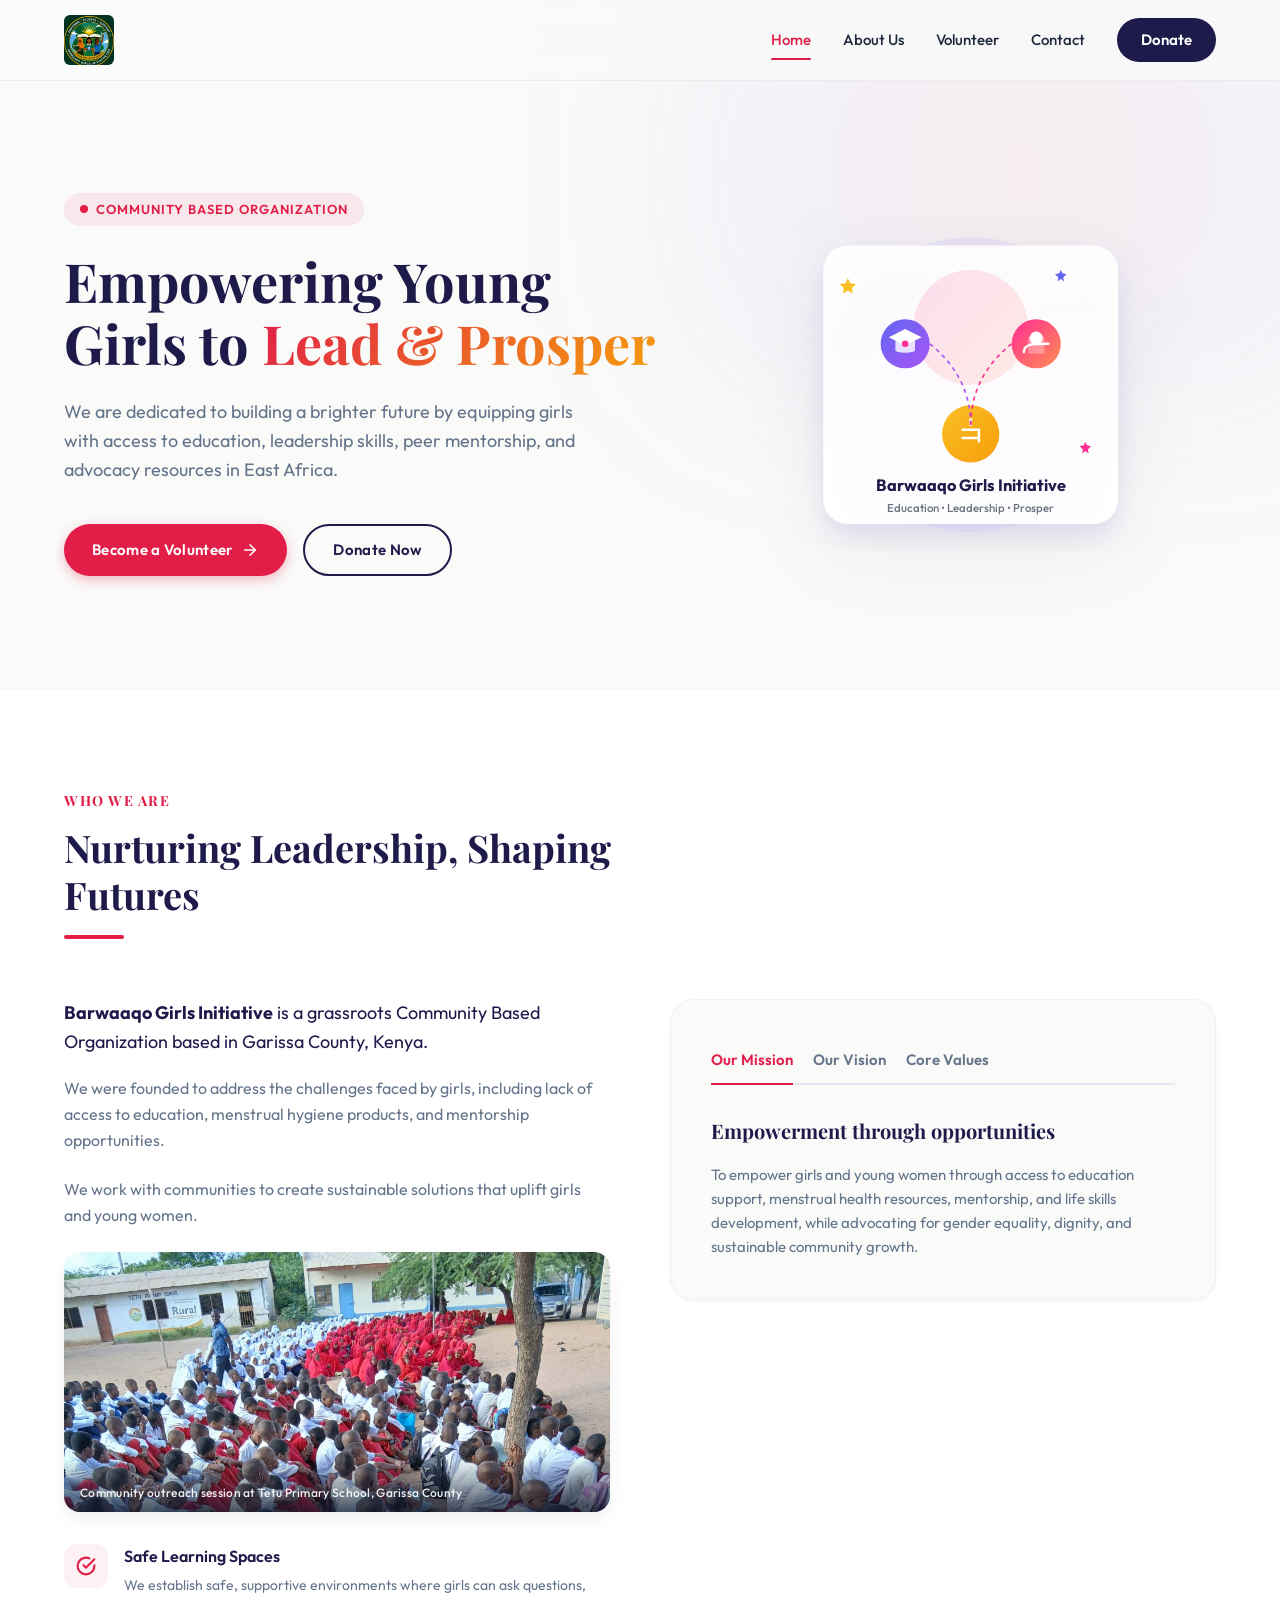
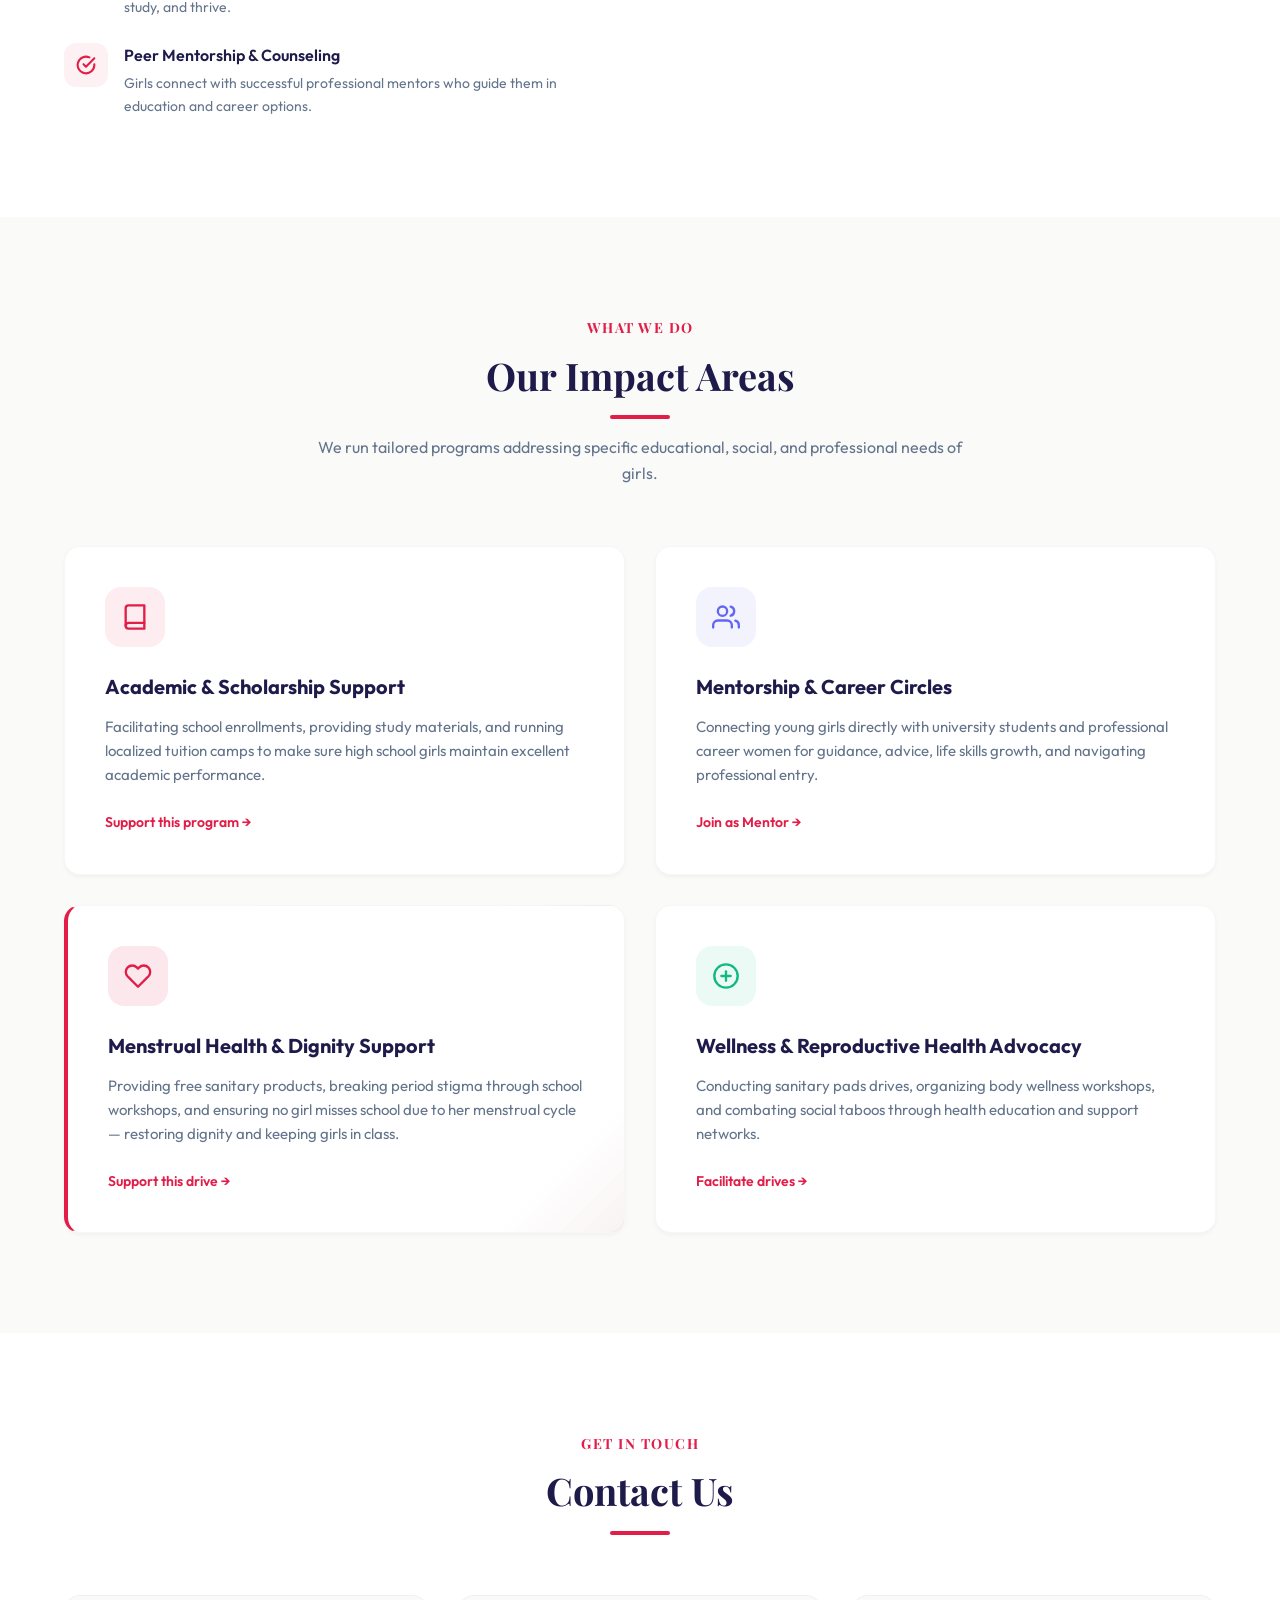
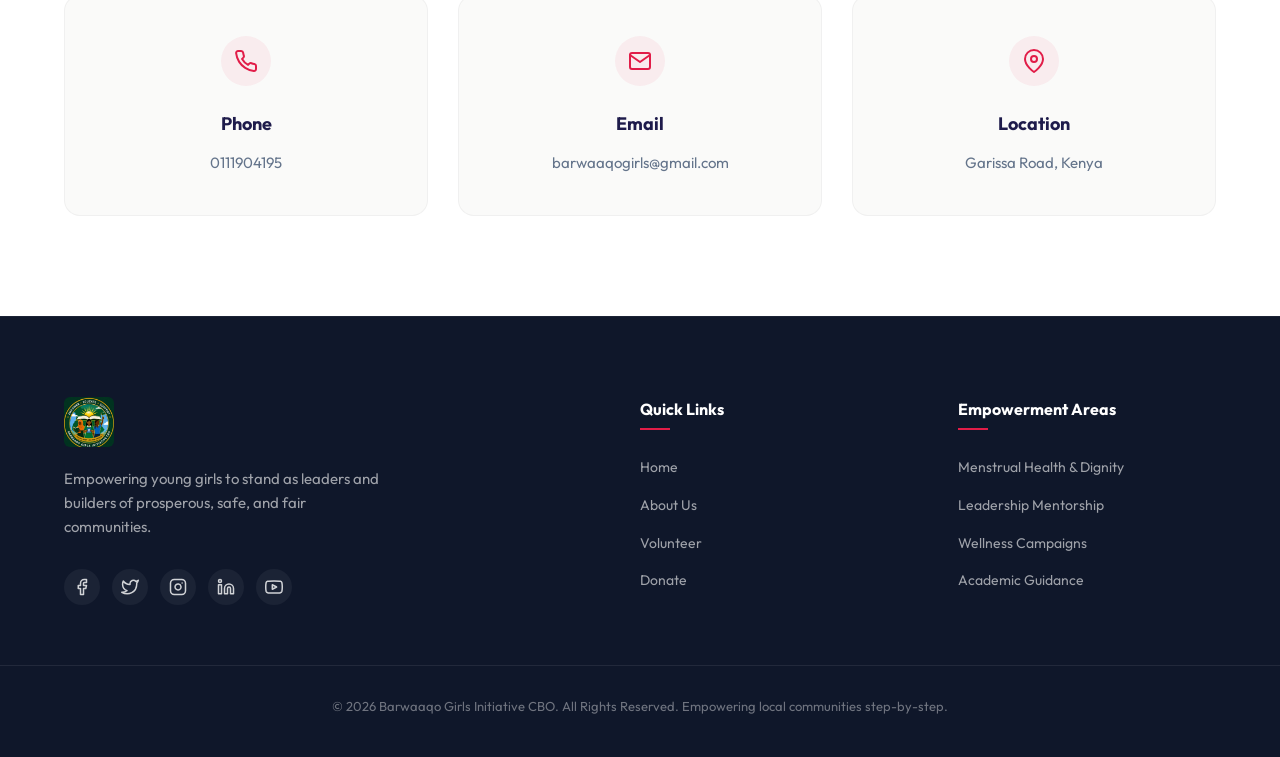
==== index.html @ 432bcb9b "Add files via upload" ====
<!DOCTYPE html>
<html lang="en">

<head>
    <meta charset="UTF-8">
    <meta name="viewport" content="width=device-width, initial-scale=1.0">
    <title>Barwaaqo Girls Initiative CBO | Empowering Girls, Inspiring Leaders</title>
    <meta name="description"
        content="Barwaaqo Girls Initiative is a Community Based Organization (CBO) dedicated to empowering young girls through education, mentorship, life skills, and leadership programs. Join us as a volunteer.">
    <!-- Google Fonts -->
    <link rel="preconnect" href="https://fonts.googleapis.com">
    <link rel="preconnect" href="https://fonts.gstatic.com" crossorigin>
    <link
        href="https://fonts.googleapis.com/css2?family=Outfit:wght@300;400;500;600;700;800&family=Playfair+Display:ital,wght@0,400;0,600;0,700;1,400&display=swap"
        rel="stylesheet">
    <!-- Core Stylesheet -->
    <link rel="stylesheet" href="styles.css">
</head>

<body>

    <!-- Header Navigation -->
    <header class="main-header">
        <div class="container header-container">
            <a href="index.html" class="logo-area" style="gap: 10px;">
                <img src="logo.jpeg" alt="Barwaaqo Girls Initiative Logo" style="height: 50px; border-radius: 6px;">
            </a>
            <nav class="nav-menu" id="navMenu">
                <a href="#home" class="nav-link active">Home</a>
                <a href="#about" class="nav-link">About Us</a>
                <a href="volunteer.html" class="nav-link">Volunteer</a>
                <a href="#contact" class="nav-link">Contact</a>
                <a href="donate.html" class="nav-link nav-btn">Donate</a>
            </nav>
            <button class="mobile-toggle" id="mobileToggle" aria-label="Toggle Menu">
                <span class="bar"></span>
                <span class="bar"></span>
                <span class="bar"></span>
            </button>
        </div>
    </header>

    <!-- Hero Section -->
    <section id="home" class="hero-section">
        <div class="hero-bg-glow"></div>
        <div class="container hero-container">
            <div class="hero-content">
                <div class="tagline-badge">
                    <span class="pulse-dot"></span>
                    Community Based Organization
                </div>
                <h1 class="hero-title">Empowering Young Girls to <span class="gradient-text">Lead & Prosper</span></h1>
                <p class="hero-lead">We are dedicated to building a brighter future by equipping girls with access to
                    education, leadership skills, peer mentorship, and advocacy resources in East Africa.</p>
                <div class="hero-cta">
                    <a href="volunteer.html" class="btn btn-primary">
                        Become a Volunteer
                        <svg class="btn-icon" viewBox="0 0 24 24" width="18" height="18" stroke="currentColor"
                            stroke-width="2" fill="none" stroke-linecap="round" stroke-linejoin="round">
                            <line x1="5" y1="12" x2="19" y2="12"></line>
                            <polyline points="12 5 19 12 12 19"></polyline>
                        </svg>
                    </a>
                    <a href="donate.html" class="btn btn-secondary">Donate Now</a>
                </div>
            </div>
            <div class="hero-image-area">
                <div class="hero-image-wrapper">
                    <!-- Elegant SVG graphic showing diverse empowered girls & educational growth symbols -->
                    <svg viewBox="0 0 600 500" class="hero-graphic" xmlns="http://www.w3.org/2000/svg">
                        <defs>
                            <linearGradient id="roseGrad" x1="0%" y1="0%" x2="100%" y2="100%">
                                <stop offset="0%" stop-color="#FF2E93" />
                                <stop offset="100%" stop-color="#FF8E53" />
                            </linearGradient>
                            <linearGradient id="blueGrad" x1="0%" y1="0%" x2="100%" y2="100%">
                                <stop offset="0%" stop-color="#6366F1" />
                                <stop offset="100%" stop-color="#A855F7" />
                            </linearGradient>
                            <linearGradient id="goldGrad" x1="0%" y1="0%" x2="100%" y2="100%">
                                <stop offset="0%" stop-color="#FBBF24" />
                                <stop offset="100%" stop-color="#F59E0B" />
                            </linearGradient>
                            <filter id="shadow" x="-10%" y="-10%" width="120%" height="120%">
                                <feDropShadow dx="0" dy="15" stdDeviation="15" flood-color="#6366F1"
                                    flood-opacity="0.15" />
                            </filter>
                        </defs>
                        <!-- Background Shapes -->
                        <circle cx="300" cy="250" r="180" fill="url(#blueGrad)" opacity="0.08" />
                        <rect x="120" y="80" width="360" height="340" rx="30" fill="white" opacity="0.9"
                            filter="url(#shadow)" />

                        <!-- Illustration Content -->
                        <!-- Big sun/hope circle -->
                        <circle cx="300" cy="180" r="70" fill="url(#roseGrad)" opacity="0.15" />

                        <!-- Girls/Women stylised abstract icons or symbols of growth -->
                        <!-- Icon 1: Graduation/Success -->
                        <g transform="translate(180, 160)">
                            <circle cx="40" cy="40" r="30" fill="url(#blueGrad)" />
                            <path d="M40 22 L20 32 L40 42 L60 32 Z" fill="white" />
                            <path d="M28 36 v12 c0 4 24 4 24 0 V36" fill="white" opacity="0.8" />
                            <circle cx="40" cy="40" r="4" fill="#FF2E93" />
                        </g>
                        <!-- Icon 2: Leadership/Voice -->
                        <g transform="translate(340, 160)">
                            <circle cx="40" cy="40" r="30" fill="url(#roseGrad)" />
                            <path d="M30 32 h20 v20 H30 Z" fill="white" opacity="0.3" />
                            <path d="M40 25 a8 8 0 1 0 0 16 8 8 0 1 0 0-16z" fill="white" />
                            <path d="M25 50 c0-10 10-10 30-10" stroke="white" stroke-width="3" fill="none"
                                stroke-linecap="round" />
                        </g>
                        <!-- Icon 3: Tech/Innovation -->
                        <g transform="translate(260, 270)">
                            <circle cx="40" cy="40" r="35" fill="url(#goldGrad)" />
                            <path d="M30 35 h20 v14 M30 45 h20" stroke="white" stroke-width="3" fill="none"
                                stroke-linecap="round" />
                            <path d="M40 23 v6" stroke="white" stroke-width="3" stroke-linecap="round" />
                            <circle cx="40" cy="23" r="2" fill="white" />
                        </g>

                        <!-- Connecting stars/growth paths -->
                        <path d="M 250 200 Q 300 240 300 300" stroke="#A855F7" stroke-width="2" stroke-dasharray="5 5"
                            fill="none" />
                        <path d="M 350 200 Q 300 240 300 300" stroke="#FF2E93" stroke-width="2" stroke-dasharray="5 5"
                            fill="none" />

                        <!-- Decorative stars -->
                        <path
                            d="M150,120 L153,126 L160,127 L155,132 L156,139 L150,135 L144,139 L145,132 L140,127 L147,126 Z"
                            fill="#FBBF24" />
                        <path
                            d="M440,320 L442,324 L447,325 L443,329 L444,334 L440,331 L436,334 L437,329 L433,325 L438,324 Z"
                            fill="#FF2E93" />
                        <path
                            d="M410,110 L412,114 L417,115 L413,119 L414,124 L410,121 L406,124 L407,119 L403,115 L408,114 Z"
                            fill="#6366F1" />

                        <!-- Beautiful label -->
                        <text x="300" y="380" text-anchor="middle" font-family="'Outfit', sans-serif" font-weight="700"
                            font-size="20" fill="#1E1B4B">Barwaaqo Girls Initiative</text>
                        <text x="300" y="405" text-anchor="middle" font-family="'Outfit', sans-serif" font-weight="500"
                            font-size="14" fill="#6B7280">Education • Leadership • Prosper</text>
                    </svg>
                </div>
            </div>
        </div>
    </section>



    <!-- About Section -->
    <section id="about" class="about-section">
        <div class="container">
            <div class="section-header">
                <span class="section-tag font-accent">Who We Are</span>
                <h2 class="section-title">Nurturing Leadership, Shaping Futures</h2>
                <div class="section-title-bar"></div>
            </div>

            <div class="about-grid">
                <div class="about-text-column">
                    <p class="about-intro"><strong>Barwaaqo Girls Initiative</strong> is a grassroots Community Based Organization based in Garissa County, Kenya.</p>
                    <p class="about-description">We were founded to address the challenges faced by girls, including lack of access to education, menstrual hygiene products, and mentorship opportunities.</p>
                    <p class="about-description">We work with communities to create sustainable solutions that uplift girls and young women.</p>

                    <!-- Community Photo -->
                    <div class="about-community-photo">
                        <img src="1.jpeg" alt="Barwaaqo community outreach at Tetu Primary School — students gathered for an empowerment session" class="about-real-photo">
                        <div class="about-photo-caption">Community outreach session at Tetu Primary School, Garissa County</div>
                    </div>

                    <div class="about-highlights">
                        <div class="highlight-item">
                            <span class="highlight-icon">
                                <svg viewBox="0 0 24 24" width="20" height="20" stroke="currentColor" stroke-width="2.5"
                                    fill="none" stroke-linecap="round" stroke-linejoin="round">
                                    <path d="M22 11.08V12a10 10 0 1 1-5.93-9.14"></path>
                                    <polyline points="22 4 12 14.01 9 11.01"></polyline>
                                </svg>
                            </span>
                            <div>
                                <h4>Safe Learning Spaces</h4>
                                <p>We establish safe, supportive environments where girls can ask questions, study, and
                                    thrive.</p>
                            </div>
                        </div>
                        <div class="highlight-item">
                            <span class="highlight-icon">
                                <svg viewBox="0 0 24 24" width="20" height="20" stroke="currentColor" stroke-width="2.5"
                                    fill="none" stroke-linecap="round" stroke-linejoin="round">
                                    <path d="M22 11.08V12a10 10 0 1 1-5.93-9.14"></path>
                                    <polyline points="22 4 12 14.01 9 11.01"></polyline>
                                </svg>
                            </span>
                            <div>
                                <h4>Peer Mentorship & Counseling</h4>
                                <p>Girls connect with successful professional mentors who guide them in education and
                                    career options.</p>
                            </div>
                        </div>
                    </div>
                </div>

                <div class="about-values-column">
                    <div class="values-tabs">
                        <button class="tab-btn active" data-tab="mission">Our Mission</button>
                        <button class="tab-btn" data-tab="vision">Our Vision</button>
                        <button class="tab-btn" data-tab="values">Core Values</button>
                    </div>
                    <div class="tab-content-wrapper">
                        <div class="tab-pane active" id="mission">
                            <h3>Empowerment through opportunities</h3>
                            <p>To empower girls and young women through access to education support, menstrual health resources, mentorship, and life skills development, while advocating for gender equality, dignity, and sustainable community growth.</p>
                        </div>
                        <div class="tab-pane" id="vision">
                            <h3>A world of thriving, self-reliant young leaders</h3>
                            <p>To create a society where every girl is empowered, educated and protected with equal opportunities to achieve her full potential and lead positive change in her community.</p>
                        </div>
                        <div class="tab-pane" id="values">
                            <h3>What drives our work every day</h3>
                            <ul class="values-list">
                                <li><strong>Empathy & Care:</strong> Understanding and addressing the challenges faced
                                    by girls with compassion.</li>
                                <li><strong>Integrity:</strong> Honoring our community obligations and maintaining
                                    transparency.</li>
                                <li><strong>Inclusivity:</strong> Ensuring no girl is left behind due to social,
                                    cultural, or physical barriers.</li>
                                <li><strong>Agency:</strong> Nurturing independence, confidence, and voice in every
                                    young woman.</li>
                            </ul>
                        </div>
                    </div>
                </div>
            </div>
        </div>
    </section>

    <!-- Our Programs -->
    <section id="programs" class="programs-section">
        <div class="container">
            <div class="section-header text-center">
                <span class="section-tag font-accent">What We Do</span>
                <h2 class="section-title">Our Impact Areas</h2>
                <div class="section-title-bar center"></div>
                <p class="section-subtitle">We run tailored programs addressing specific educational, social, and
                    professional needs of girls.</p>
            </div>

            <div class="programs-grid">
                <!-- Program 1 -->
                <div class="program-card">
                    <div class="program-icon-wrapper red">
                        <svg viewBox="0 0 24 24" width="28" height="28" stroke="currentColor" stroke-width="2"
                            fill="none" stroke-linecap="round" stroke-linejoin="round">
                            <path d="M4 19.5A2.5 2.5 0 0 1 6.5 17H20"></path>
                            <path d="M6.5 2H20v20H6.5A2.5 2.5 0 0 1 4 19.5v-15A2.5 2.5 0 0 1 6.5 2z"></path>
                        </svg>
                    </div>
                    <h3>Academic & Scholarship Support</h3>
                    <p>Facilitating school enrollments, providing study materials, and running localized tuition camps
                        to make sure high school girls maintain excellent academic performance.</p>
                    <a href="volunteer.html" class="program-link">Support this program &rarr;</a>
                </div>

                <!-- Program 2 -->
                <div class="program-card">
                    <div class="program-icon-wrapper indigo">
                        <svg viewBox="0 0 24 24" width="28" height="28" stroke="currentColor" stroke-width="2"
                            fill="none" stroke-linecap="round" stroke-linejoin="round">
                            <path d="M17 21v-2a4 4 0 0 0-4-4H5a4 4 0 0 0-4 4v2"></path>
                            <circle cx="9" cy="7" r="4"></circle>
                            <path d="M23 21v-2a4 4 0 0 0-3-3.87"></path>
                            <path d="M16 3.13a4 4 0 0 1 0 7.75"></path>
                        </svg>
                    </div>
                    <h3>Mentorship & Career Circles</h3>
                    <p>Connecting young girls directly with university students and professional career women for
                        guidance, advice, life skills growth, and navigating professional entry.</p>
                    <a href="volunteer.html" class="program-link">Join as Mentor &rarr;</a>
                </div>

                <!-- Program 3 -->
                <div class="program-card program-card--health">
                    <div class="program-icon-wrapper rose">
                        <svg viewBox="0 0 24 24" width="28" height="28" stroke="currentColor" stroke-width="2"
                            fill="none" stroke-linecap="round" stroke-linejoin="round">
                            <path d="M20.84 4.61a5.5 5.5 0 0 0-7.78 0L12 5.67l-1.06-1.06a5.5 5.5 0 0 0-7.78 7.78l1.06 1.06L12 21.23l7.78-7.78 1.06-1.06a5.5 5.5 0 0 0 0-7.78z"></path>
                        </svg>
                    </div>
                    <h3>Menstrual Health &amp; Dignity Support</h3>
                    <p>Providing free sanitary products, breaking period stigma through school workshops, and ensuring no girl misses school due to her menstrual cycle — restoring dignity and keeping girls in class.</p>
                    <a href="volunteer.html" class="program-link">Support this drive &rarr;</a>
                </div>

                <!-- Program 4 -->
                <div class="program-card">
                    <div class="program-icon-wrapper green">
                        <svg viewBox="0 0 24 24" width="28" height="28" stroke="currentColor" stroke-width="2"
                            fill="none" stroke-linecap="round" stroke-linejoin="round">
                            <circle cx="12" cy="12" r="10"></circle>
                            <path d="M12 8v8"></path>
                            <path d="M8 12h8"></path>
                        </svg>
                    </div>
                    <h3>Wellness & Reproductive Health Advocacy</h3>
                    <p>Conducting sanitary pads drives, organizing body wellness workshops, and combating social taboos
                        through health education and support networks.</p>
                    <a href="volunteer.html" class="program-link">Facilitate drives &rarr;</a>
                </div>
            </div>
        </div>
    </section>



    <!-- Contact & Map Section -->
    <section id="contact" class="contact-section">
        <div class="container">
            <div class="section-header text-center">
                <span class="section-tag font-accent">Get In Touch</span>
                <h2 class="section-title">Contact Us</h2>
                <div class="section-title-bar center"></div>
            </div>

            <div class="contact-grid">
                <div class="contact-card">
                    <div class="contact-icon">
                        <svg viewBox="0 0 24 24" width="24" height="24" stroke="currentColor" stroke-width="2"
                            fill="none" stroke-linecap="round" stroke-linejoin="round">
                            <path
                                d="M22 16.92v3a2 2 0 0 1-2.18 2 19.79 19.79 0 0 1-8.63-3.07 19.5 19.5 0 0 1-6-6 19.79 19.79 0 0 1-3.07-8.67A2 2 0 0 1 4.11 2h3a2 2 0 0 1 2 1.72 12.84 12.84 0 0 0 .7 2.81 2 2 0 0 1-.45 2.11L8.09 9.91a16 16 0 0 0 6 6l1.27-1.27a2 2 0 0 1 2.11-.45 12.84 12.84 0 0 0 2.81.7A2 2 0 0 1 22 16.92z">
                            </path>
                        </svg>
                    </div>
                    <h3>Phone</h3>
                    <p><a href="tel:0111904195" class="contact-link">0111904195</a></p>
                </div>

                <div class="contact-card">
                    <div class="contact-icon">
                        <svg viewBox="0 0 24 24" width="24" height="24" stroke="currentColor" stroke-width="2"
                            fill="none" stroke-linecap="round" stroke-linejoin="round">
                            <path d="M4 4h16c1.1 0 2 .9 2 2v12c0 1.1-.9 2-2 2H4c-1.1 0-2-.9-2-2V6c0-1.1.9-2 2-2z">
                            </path>
                            <polyline points="22,6 12,13 2,6"></polyline>
                        </svg>
                    </div>
                    <h3>Email</h3>
                    <p><a href="mailto:barwaaqogirls@gmail.com" class="contact-link">barwaaqogirls@gmail.com</a></p>
                </div>

                <div class="contact-card">
                    <div class="contact-icon">
                        <svg viewBox="0 0 24 24" width="24" height="24" stroke="currentColor" stroke-width="2"
                            fill="none" stroke-linecap="round" stroke-linejoin="round">
                            <path d="M21 10c0 7-9 13-9 13s-9-6-9-13a9 9 0 0 1 18 0z"></path>
                            <circle cx="12" cy="10" r="3"></circle>
                        </svg>
                    </div>
                    <h3>Location</h3>
                    <p>Garissa Road, Kenya</p>
                </div>
            </div>
        </div>
    </section>

    <!-- Footer -->
    <footer class="main-footer">
        <div class="container footer-grid">
            <div class="footer-brand">
                <a href="index.html" class="logo-area light" style="gap: 10px;">
                    <img src="logo.jpeg" alt="Barwaaqo Girls Initiative Logo" style="height: 50px; border-radius: 6px;">
                </a>
                <p class="footer-desc">Empowering young girls to stand as leaders and builders of prosperous, safe, and
                    fair communities.</p>
                <div class="social-links">
                    <a href="https://www.facebook.com/share/1BY89cFpbR/" target="_blank" rel="noopener" class="social-btn" aria-label="Facebook">
                        <svg viewBox="0 0 24 24" width="18" height="18" stroke="currentColor" stroke-width="2"
                            fill="none" stroke-linecap="round" stroke-linejoin="round">
                            <path d="M18 2h-3a5 5 0 0 0-5 5v3H7v4h3v8h4v-8h3l1-4h-4V7a1 1 0 0 1 1-1h3z"></path>
                        </svg>
                    </a>
                    <a href="https://x.com/barwaaqogirls" target="_blank" rel="noopener" class="social-btn" aria-label="X / Twitter">
                        <svg viewBox="0 0 24 24" width="18" height="18" stroke="currentColor" stroke-width="2"
                            fill="none" stroke-linecap="round" stroke-linejoin="round">
                            <path d="M23 3a10.9 10.9 0 0 1-3.14 1.53 4.48 4.48 0 0 0-7.86 3v1A10.66 10.66 0 0 1 3 4s-4 9 5 13a11.64 11.64 0 0 1-7 2c9 5 20 0 20-11.5a4.5 4.5 0 0 0-.08-.83A7.72 7.72 0 0 0 23 3z"></path>
                        </svg>
                    </a>
                    <a href="https://www.instagram.com/barwaaqogirlsinitiative?igsh=eWFid2NmbjQwNncx" target="_blank" rel="noopener" class="social-btn" aria-label="Instagram">
                        <svg viewBox="0 0 24 24" width="18" height="18" stroke="currentColor" stroke-width="2"
                            fill="none" stroke-linecap="round" stroke-linejoin="round">
                            <rect x="2" y="2" width="20" height="20" rx="5" ry="5"></rect>
                            <path d="M16 11.37A4 4 0 1 1 12.63 8 4 4 0 0 1 16 11.37z"></path>
                            <line x1="17.5" y1="6.5" x2="17.51" y2="6.5"></line>
                        </svg>
                    </a>
                    <a href="https://www.linkedin.com/in/hanni-sheikh-6b6747261" target="_blank" rel="noopener" class="social-btn" aria-label="LinkedIn">
                        <svg viewBox="0 0 24 24" width="18" height="18" stroke="currentColor" stroke-width="2"
                            fill="none" stroke-linecap="round" stroke-linejoin="round">
                            <path d="M16 8a6 6 0 0 1 6 6v7h-4v-7a2 2 0 0 0-2-2 2 2 0 0 0-2 2v7h-4v-7a6 6 0 0 1 6-6z"></path>
                            <rect x="2" y="9" width="4" height="12"></rect>
                            <circle cx="4" cy="4" r="2"></circle>
                        </svg>
                    </a>
                    <a href="https://youtube.com/@barwaaqogirls?si=GPs5MSlRSeVQxp2p" target="_blank" rel="noopener" class="social-btn" aria-label="YouTube">
                        <svg viewBox="0 0 24 24" width="18" height="18" stroke="currentColor" stroke-width="2"
                            fill="none" stroke-linecap="round" stroke-linejoin="round">
                            <path d="M22.54 6.42a2.78 2.78 0 0 0-1.95-1.96C18.88 4 12 4 12 4s-6.88 0-8.59.46A2.78 2.78 0 0 0 1.46 6.42 29 29 0 0 0 1 12a29 29 0 0 0 .46 5.58 2.78 2.78 0 0 0 1.95 1.96C5.12 20 12 20 12 20s6.88 0 8.59-.46a2.78 2.78 0 0 0 1.95-1.96A29 29 0 0 0 23 12a29 29 0 0 0-.46-5.58z"></path>
                            <polygon points="9.75 15.02 15.5 12 9.75 8.98 9.75 15.02"></polygon>
                        </svg>
                    </a>
                </div>
            </div>

            <div class="footer-links">
                <h4>Quick Links</h4>
                <ul>
                    <li><a href="#home">Home</a></li>
                    <li><a href="#about">About Us</a></li>
                    <li><a href="volunteer.html">Volunteer</a></li>
                    <li><a href="donate.html">Donate</a></li>
                </ul>
            </div>

            <div class="footer-links">
                <h4>Empowerment Areas</h4>
                <ul>
                    <li><a href="index.html#programs">Menstrual Health &amp; Dignity</a></li>
                    <li><a href="index.html#programs">Leadership Mentorship</a></li>
                    <li><a href="index.html#programs">Wellness Campaigns</a></li>
                    <li><a href="index.html#programs">Academic Guidance</a></li>
                </ul>
            </div>
        </div>
        <div class="footer-bottom">
            <p>&copy; 2026 Barwaaqo Girls Initiative CBO. All Rights Reserved. Empowering local communities
                step-by-step.</p>
        </div>
    </footer>

    <!-- Custom Success Feedback Modal -->
    <div class="modal-overlay" id="successModalOverlay">
        <div class="modal-card">
            <button class="modal-close" id="modalCloseBtn" aria-label="Close Modal">&times;</button>
            <div class="modal-icon-wrapper">
                <!-- Checkmark animated SVG -->
                <svg class="modal-checkmark-svg" viewBox="0 0 52 52">
                    <circle class="modal-checkmark-circle" cx="26" cy="26" r="25" fill="none" />
                    <path class="modal-checkmark-check" fill="none" d="M14.1 27.2l7.1 7.2 16.7-16.8" />
                </svg>
            </div>
            <h3 class="modal-title">Registration Successful!</h3>
            <p class="modal-text">Thank you for submitting your volunteer application to <strong>Barwaaqo Girls
                    Initiative CBO</strong>. We have securely processed your details.</p>

            <!-- Summary of Submitted Data (Securely shown preview) -->
            <div class="modal-data-preview">
                <div class="preview-title">Application Profile Summary</div>
                <div class="preview-row"><strong>Name:</strong> <span id="previewName"></span></div>
                <div class="preview-row"><strong>Email:</strong> <span id="previewEmail"></span></div>
                <div class="preview-row"><strong>Help Areas:</strong> <span id="previewAreas"></span></div>
                <div class="preview-row"><strong>Availability:</strong> <span id="previewAvailability"></span></div>
            </div>

            <p class="modal-footer-note">Our volunteer coordinator will review your profile and respond via email within
                3 business days.</p>
            <button class="btn btn-primary btn-block" id="modalConfirmBtn">Done, Close</button>
        </div>
    </div>

    <!-- Core Logic Scripts -->
    <script src="app.js"></script>
</body>

</html>
---- styles.css ----
/* ==========================================================================
   DESIGN SYSTEM & VARIABLES
   ========================================================================== */
:root {
    /* Color Palette */
    --color-primary-dark: #0f172a;    /* Slate 900 */
    --color-primary-indigo: #1e1b4b;  /* Indigo 950 */
    --color-brand: #e11d48;           /* Rose 600 */
    --color-brand-hover: #be123c;     /* Rose 700 */
    --color-accent-gold: #f59e0b;     /* Amber 500 */
    --color-accent-gold-hover: #d97706; /* Amber 600 */
    --color-success: #10b981;         /* Emerald 500 */
    --color-success-light: #ecfdf5;   /* Emerald 50 */
    --color-bg-light: #fafaf9;        /* Stone 50 */
    --color-bg-card: #ffffff;
    --color-text-dark: #1e293b;       /* Slate 800 */
    --color-text-muted: #64748b;      /* Slate 500 */
    --color-border: #e2e8f0;          /* Slate 200 */
    --color-border-focus: #fda4af;    /* Rose 300 */
    --color-glow: rgba(225, 29, 72, 0.15); /* Soft rose glow */

    /* Typography */
    --font-heading: 'Playfair Display', serif;
    --font-sans: 'Outfit', -apple-system, BlinkMacSystemFont, "Segoe UI", Roboto, sans-serif;

    /* Shadow system */
    --shadow-sm: 0 2px 4px rgba(0, 0, 0, 0.04);
    --shadow-md: 0 8px 16px rgba(15, 23, 42, 0.06);
    --shadow-lg: 0 16px 32px rgba(15, 23, 42, 0.1);
    --shadow-glow: 0 0 25px rgba(225, 29, 72, 0.2);

    /* Animation speeds */
    --transition-fast: 0.2s cubic-bezier(0.4, 0, 0.2, 1);
    --transition-normal: 0.35s cubic-bezier(0.4, 0, 0.2, 1);
    --transition-slow: 0.6s cubic-bezier(0.4, 0, 0.2, 1);

    /* Border Radius */
    --radius-sm: 8px;
    --radius-md: 16px;
    --radius-lg: 24px;
    --radius-full: 9999px;
}

/* ==========================================================================
   RESET & BASE STYLES
   ========================================================================== */
*, *::before, *::after {
    box-sizing: border-box;
    margin: 0;
    padding: 0;
}

html {
    scroll-behavior: smooth;
    scroll-padding-top: 80px; /* Offset for sticky header */
    -webkit-font-smoothing: antialiased;
    -moz-osx-font-smoothing: grayscale;
}

body {
    font-family: var(--font-sans);
    background-color: var(--color-bg-light);
    color: var(--color-text-dark);
    line-height: 1.6;
    overflow-x: hidden;
}

img, svg {
    display: block;
    max-width: 100%;
    height: auto;
}

a {
    color: inherit;
    text-decoration: none;
    transition: var(--transition-fast);
}

button, input, select, textarea {
    font-family: inherit;
    font-size: inherit;
    color: inherit;
    border: none;
    outline: none;
}

/* ==========================================================================
   LAYOUT CONTAINERS & UTILITIES
   ========================================================================== */
.container {
    width: 100%;
    max-width: 1200px;
    margin-right: auto;
    margin-left: auto;
    padding-right: 24px;
    padding-left: 24px;
}

.text-center { text-align: center; }
.font-accent { font-family: var(--font-heading); }

/* ==========================================================================
   BUTTONS
   ========================================================================== */
.btn {
    display: inline-flex;
    align-items: center;
    justify-content: center;
    font-weight: 600;
    padding: 12px 28px;
    border-radius: var(--radius-full);
    transition: all var(--transition-normal);
    cursor: pointer;
    gap: 8px;
    font-size: 15px;
    letter-spacing: 0.3px;
}

.btn-primary {
    background-color: var(--color-brand);
    color: white;
    box-shadow: 0 4px 12px rgba(225, 29, 72, 0.3);
}

.btn-primary:hover {
    background-color: var(--color-brand-hover);
    box-shadow: 0 6px 18px rgba(225, 29, 72, 0.4);
    transform: translateY(-2px);
}

.btn-primary .btn-icon {
    transition: transform var(--transition-fast);
}

.btn-primary:hover .btn-icon {
    transform: translateX(4px);
}

.btn-secondary {
    background-color: transparent;
    color: var(--color-primary-indigo);
    border: 2px solid var(--color-primary-indigo);
}

.btn-secondary:hover {
    background-color: var(--color-primary-indigo);
    color: white;
    transform: translateY(-2px);
}

.btn-block {
    display: flex;
    width: 100%;
}

.btn-large {
    padding: 16px 32px;
    font-size: 16px;
    border-radius: var(--radius-md);
}

/* ==========================================================================
   HEADER NAVIGATION
   ========================================================================== */
.main-header {
    position: fixed;
    top: 0;
    left: 0;
    width: 100%;
    z-index: 100;
    background-color: rgba(250, 250, 249, 0.85); /* Matches body background */
    backdrop-filter: blur(16px);
    -webkit-backdrop-filter: blur(16px);
    border-bottom: 1px solid rgba(15, 23, 42, 0.06);
    transition: var(--transition-normal);
}

.main-header.scrolled {
    background-color: rgba(255, 255, 255, 0.95);
    box-shadow: var(--shadow-sm);
    padding: 12px 0;
}

.header-container {
    display: flex;
    align-items: center;
    justify-content: space-between;
    height: 80px;
    transition: var(--transition-normal);
}

.main-header.scrolled .header-container {
    height: 70px;
}

.logo-area {
    display: flex;
    align-items: center;
    gap: 10px;
    font-weight: 700;
    font-size: 22px;
    color: var(--color-primary-indigo);
    letter-spacing: -0.5px;
}

.logo-icon {
    background-color: var(--color-brand);
    color: white;
    padding: 8px;
    border-radius: 12px;
    display: flex;
    align-items: center;
    justify-content: center;
    box-shadow: 0 4px 10px rgba(225, 29, 72, 0.2);
}

.logo-highlight {
    color: var(--color-brand);
}

.nav-menu {
    display: flex;
    align-items: center;
    gap: 32px;
}

.nav-link {
    font-weight: 500;
    font-size: 15px;
    color: var(--color-text-dark);
    position: relative;
    padding: 8px 0;
}

.nav-link::after {
    content: '';
    position: absolute;
    bottom: 0;
    left: 0;
    width: 0;
    height: 2px;
    background-color: var(--color-brand);
    transition: var(--transition-normal);
    border-radius: var(--radius-full);
}

.nav-link:hover::after,
.nav-link.active::after {
    width: 100%;
}

.nav-link.active {
    color: var(--color-brand);
}

.nav-btn {
    background-color: var(--color-primary-indigo);
    color: white;
    padding: 10px 24px;
    border-radius: var(--radius-full);
    font-weight: 600;
    transition: all var(--transition-fast);
}

.nav-btn:hover {
    background-color: var(--color-brand);
    color: white;
    transform: scale(1.03);
}

.nav-btn::after {
    display: none;
}

.mobile-toggle {
    display: none;
    flex-direction: column;
    justify-content: space-between;
    width: 26px;
    height: 18px;
    background: transparent;
    cursor: pointer;
}

.mobile-toggle .bar {
    width: 100%;
    height: 2.5px;
    background-color: var(--color-primary-indigo);
    border-radius: var(--radius-full);
    transition: var(--transition-normal);
}

/* ==========================================================================
   HERO SECTION
   ========================================================================== */
.hero-section {
    position: relative;
    padding-top: 180px;
    padding-bottom: 100px;
    overflow: hidden;
}

.hero-bg-glow {
    position: absolute;
    top: -10%;
    right: -10%;
    width: 60%;
    height: 70%;
    background: radial-gradient(circle, rgba(225,29,72,0.06) 0%, rgba(99,102,241,0.06) 60%, transparent 100%);
    filter: blur(80px);
    z-index: 1;
    pointer-events: none;
}

.hero-container {
    display: grid;
    grid-template-columns: 1.1fr 0.9fr;
    gap: 60px;
    align-items: center;
    position: relative;
    z-index: 2;
}

.tagline-badge {
    display: inline-flex;
    align-items: center;
    gap: 8px;
    background-color: rgba(225, 29, 72, 0.08);
    color: var(--color-brand);
    padding: 6px 16px;
    border-radius: var(--radius-full);
    font-weight: 600;
    font-size: 13px;
    text-transform: uppercase;
    letter-spacing: 1px;
    margin-bottom: 24px;
}

.pulse-dot {
    width: 8px;
    height: 8px;
    background-color: var(--color-brand);
    border-radius: 50%;
    box-shadow: 0 0 0 0 rgba(225, 29, 72, 0.7);
    animation: pulse 1.8s infinite;
}

@keyframes pulse {
    0% {
        transform: scale(0.95);
        box-shadow: 0 0 0 0 rgba(225, 29, 72, 0.7);
    }
    70% {
        transform: scale(1);
        box-shadow: 0 0 0 8px rgba(225, 29, 72, 0);
    }
    100% {
        transform: scale(0.95);
        box-shadow: 0 0 0 0 rgba(225, 29, 72, 0);
    }
}

.hero-title {
    font-family: var(--font-heading);
    font-size: 54px;
    font-weight: 700;
    line-height: 1.15;
    color: var(--color-primary-indigo);
    margin-bottom: 24px;
}

.gradient-text {
    background: linear-gradient(135deg, var(--color-brand) 0%, var(--color-accent-gold) 100%);
    -webkit-background-clip: text;
    -webkit-text-fill-color: transparent;
}

.hero-lead {
    font-size: 18px;
    color: var(--color-text-muted);
    margin-bottom: 40px;
    max-width: 540px;
}

.hero-cta {
    display: flex;
    gap: 16px;
}

.hero-image-area {
    position: relative;
    display: flex;
    justify-content: center;
    align-items: center;
}

.hero-image-wrapper {
    width: 100%;
    max-width: 500px;
    position: relative;
    animation: float 6s ease-in-out infinite;
}

@keyframes float {
    0% { transform: translateY(0px); }
    50% { transform: translateY(-15px); }
    100% { transform: translateY(0px); }
}

.hero-graphic {
    filter: drop-shadow(0 20px 40px rgba(15, 23, 42, 0.08));
}

/* ==========================================================================
   STATISTICS SECTION
   ========================================================================== */
.stats-section {
    padding: 60px 0;
    background-color: var(--color-primary-indigo);
    color: white;
    position: relative;
}

.stats-container {
    display: grid;
    grid-template-columns: repeat(4, 1fr);
    gap: 40px;
}

.stat-card {
    text-align: center;
    display: flex;
    flex-direction: column;
    gap: 10px;
}

.stat-number {
    font-size: 42px;
    font-weight: 700;
    font-family: var(--font-heading);
    color: var(--color-accent-gold);
    line-height: 1;
}

.stat-label {
    font-size: 14px;
    color: rgba(255, 255, 255, 0.7);
    font-weight: 500;
    text-transform: uppercase;
    letter-spacing: 0.5px;
}

/* ==========================================================================
   ABOUT SECTION
   ========================================================================== */
.about-section {
    padding: 100px 0;
    background-color: white;
}

.section-header {
    margin-bottom: 60px;
    max-width: 650px;
}

.section-header.text-center {
    margin-right: auto;
    margin-left: auto;
}

.section-tag {
    font-size: 14px;
    font-weight: 700;
    color: var(--color-brand);
    text-transform: uppercase;
    letter-spacing: 1.5px;
    display: block;
    margin-bottom: 12px;
}

.section-tag.light {
    color: var(--color-accent-gold);
}

.section-title {
    font-family: var(--font-heading);
    font-size: 38px;
    color: var(--color-primary-indigo);
    font-weight: 700;
    line-height: 1.25;
}

.section-title-bar {
    width: 60px;
    height: 4px;
    background-color: var(--color-brand);
    margin-top: 16px;
    border-radius: var(--radius-full);
}

.section-title-bar.center {
    margin-right: auto;
    margin-left: auto;
}

.section-subtitle {
    font-size: 16px;
    color: var(--color-text-muted);
    margin-top: 16px;
}

.about-grid {
    display: grid;
    grid-template-columns: 1fr 1fr;
    gap: 60px;
    align-items: start;
}

.about-intro {
    font-size: 18px;
    color: var(--color-primary-indigo);
    margin-bottom: 20px;
}

.about-description {
    color: var(--color-text-muted);
    margin-bottom: 24px;
}

/* Community photo embedded in about section */
.about-community-photo {
    margin-bottom: 32px;
    border-radius: var(--radius-md);
    overflow: hidden;
    box-shadow: var(--shadow-md);
    position: relative;
}

.about-real-photo {
    width: 100%;
    height: 260px;
    object-fit: cover;
    object-position: center top;
    display: block;
    transition: transform var(--transition-slow);
}

.about-community-photo:hover .about-real-photo {
    transform: scale(1.03);
}

.about-photo-caption {
    background: linear-gradient(to top, rgba(15,23,42,0.75) 0%, transparent 100%);
    color: rgba(255,255,255,0.92);
    font-size: 12px;
    font-weight: 500;
    letter-spacing: 0.3px;
    padding: 24px 16px 10px;
    position: absolute;
    bottom: 0;
    left: 0;
    right: 0;
}

.about-highlights {
    display: flex;
    flex-direction: column;
    gap: 24px;
}

.highlight-item {
    display: flex;
    gap: 16px;
}

.highlight-icon {
    flex-shrink: 0;
    width: 44px;
    height: 44px;
    background-color: rgba(225, 29, 72, 0.06);
    color: var(--color-brand);
    border-radius: 12px;
    display: flex;
    align-items: center;
    justify-content: center;
}

.highlight-item h4 {
    font-size: 16px;
    color: var(--color-primary-indigo);
    font-weight: 600;
    margin-bottom: 4px;
}

.highlight-item p {
    font-size: 14px;
    color: var(--color-text-muted);
}

/* Values Tabs Card */
.about-values-column {
    background-color: var(--color-bg-light);
    border-radius: var(--radius-lg);
    padding: 40px;
    box-shadow: var(--shadow-sm);
    border: 1px solid rgba(15, 23, 42, 0.04);
}

.values-tabs {
    display: flex;
    border-bottom: 2px solid var(--color-border);
    margin-bottom: 30px;
    gap: 20px;
}

.tab-btn {
    background: transparent;
    padding: 10px 0 14px;
    font-weight: 600;
    font-size: 15px;
    color: var(--color-text-muted);
    cursor: pointer;
    position: relative;
    transition: var(--transition-fast);
}

.tab-btn:hover {
    color: var(--color-primary-indigo);
}

.tab-btn::after {
    content: '';
    position: absolute;
    bottom: -2px;
    left: 0;
    width: 0;
    height: 2px;
    background-color: var(--color-brand);
    transition: var(--transition-normal);
}

.tab-btn.active {
    color: var(--color-brand);
}

.tab-btn.active::after {
    width: 100%;
}

.tab-pane {
    display: none;
    animation: fadeIn var(--transition-normal);
}

.tab-pane.active {
    display: block;
}

@keyframes fadeIn {
    from { opacity: 0; transform: translateY(5px); }
    to { opacity: 1; transform: translateY(0); }
}

.tab-pane h3 {
    font-family: var(--font-heading);
    font-size: 20px;
    color: var(--color-primary-indigo);
    margin-bottom: 16px;
}

.tab-pane p {
    color: var(--color-text-muted);
    font-size: 15px;
}

.values-list {
    list-style: none;
    display: flex;
    flex-direction: column;
    gap: 12px;
}

.values-list li {
    font-size: 14px;
    position: relative;
    padding-left: 20px;
    color: var(--color-text-muted);
}

.values-list li::before {
    content: '•';
    color: var(--color-brand);
    font-size: 20px;
    position: absolute;
    left: 0;
    top: -2px;
}

/* ==========================================================================
   PROGRAMS SECTION
   ========================================================================== */
.programs-section {
    padding: 100px 0;
    background-color: var(--color-bg-light);
}

.programs-grid {
    display: grid;
    grid-template-columns: repeat(2, 1fr);
    gap: 30px;
}

.program-card {
    background-color: white;
    border-radius: var(--radius-md);
    padding: 40px;
    box-shadow: var(--shadow-sm);
    transition: all var(--transition-normal);
    border: 1px solid rgba(15, 23, 42, 0.03);
    display: flex;
    flex-direction: column;
    align-items: flex-start;
}

.program-card:hover {
    transform: translateY(-8px);
    box-shadow: var(--shadow-lg);
}

.program-icon-wrapper {
    width: 60px;
    height: 60px;
    border-radius: 16px;
    display: flex;
    align-items: center;
    justify-content: center;
    margin-bottom: 24px;
}

.program-icon-wrapper.red {
    background-color: rgba(225, 29, 72, 0.08);
    color: var(--color-brand);
}

.program-icon-wrapper.indigo {
    background-color: rgba(99, 102, 241, 0.08);
    color: #6366f1;
}

.program-icon-wrapper.amber {
    background-color: rgba(245, 158, 11, 0.08);
    color: var(--color-accent-gold);
}

.program-icon-wrapper.green {
    background-color: rgba(16, 185, 129, 0.08);
    color: var(--color-success);
}

.program-icon-wrapper.rose {
    background-color: rgba(225, 29, 72, 0.1);
    color: var(--color-brand);
}

/* Menstrual Health card: subtle rose accent border */
.program-card--health {
    border-left: 4px solid var(--color-brand);
    background: linear-gradient(135deg, #fff 85%, rgba(225, 29, 72, 0.03) 100%);
}

.program-card h3 {
    font-size: 20px;
    color: var(--color-primary-indigo);
    margin-bottom: 12px;
    font-weight: 700;
}

.program-card p {
    color: var(--color-text-muted);
    font-size: 15px;
    margin-bottom: 24px;
    flex-grow: 1;
}

.program-link {
    font-weight: 600;
    font-size: 14px;
    color: var(--color-brand);
    display: inline-flex;
    align-items: center;
}

.program-link:hover {
    color: var(--color-brand-hover);
    transform: translateX(4px);
}

/* ==========================================================================
   VOLUNTEER SECTION & FORM
   ========================================================================== */
.volunteer-section {
    padding: 100px 0;
    background-color: var(--color-primary-indigo);
    color: white;
    position: relative;
    overflow: hidden;
}

.volunteer-section::before {
    content: '';
    position: absolute;
    bottom: -10%;
    left: -10%;
    width: 40%;
    height: 50%;
    background: radial-gradient(circle, rgba(245, 158, 11, 0.05) 0%, transparent 70%);
    filter: blur(60px);
    pointer-events: none;
}

.volunteer-layout {
    display: grid;
    grid-template-columns: 0.9fr 1.1fr;
    gap: 60px;
    align-items: start;
}

.volunteer-info h2 {
    font-family: var(--font-heading);
    font-size: 40px;
    font-weight: 700;
    margin-bottom: 20px;
    line-height: 1.2;
}

.volunteer-cta-text {
    font-size: 16px;
    color: rgba(255, 255, 255, 0.8);
    margin-bottom: 40px;
    max-width: 480px;
}

.benefits-list {
    display: flex;
    flex-direction: column;
    gap: 30px;
}

.benefit-card {
    display: flex;
    gap: 20px;
}

.benefit-bullet {
    flex-shrink: 0;
    width: 36px;
    height: 36px;
    border-radius: 50%;
    border: 2px solid var(--color-accent-gold);
    color: var(--color-accent-gold);
    display: flex;
    align-items: center;
    justify-content: center;
    font-weight: 700;
    font-size: 14px;
}

.benefit-card h4 {
    font-size: 16px;
    margin-bottom: 6px;
    font-weight: 600;
}

.benefit-card p {
    font-size: 14px;
    color: rgba(255, 255, 255, 0.7);
}

/* Volunteer Form Card Styling */
.volunteer-form-card {
    background-color: var(--color-bg-card);
    color: var(--color-text-dark);
    border-radius: var(--radius-lg);
    padding: 50px;
    box-shadow: var(--shadow-lg);
    position: relative;
    z-index: 5;
}

.form-header {
    margin-bottom: 30px;
}

.form-header h3 {
    font-family: var(--font-sans);
    font-size: 22px;
    color: var(--color-primary-indigo);
    font-weight: 700;
    margin-bottom: 6px;
}

.form-header p {
    font-size: 14px;
    color: var(--color-text-muted);
}

.clean-form {
    display: flex;
    flex-direction: column;
    gap: 20px;
}

.form-row {
    display: flex;
    gap: 20px;
}

.form-group {
    display: flex;
    flex-direction: column;
    flex-grow: 1;
    width: 100%;
}

.form-group.shrink-half {
    width: 30%;
    min-width: 80px;
    flex-grow: 0;
}

.form-group label {
    font-size: 13px;
    font-weight: 600;
    color: var(--color-primary-indigo);
    margin-bottom: 6px;
    text-transform: uppercase;
    letter-spacing: 0.5px;
}

.required {
    color: var(--color-brand);
}

/* Input Fields Styling */
.clean-form input[type="text"],
.clean-form input[type="number"],
.clean-form input[type="email"],
.clean-form input[type="tel"],
.clean-form select,
.clean-form textarea {
    padding: 12px 16px;
    border: 1.5px solid var(--color-border);
    border-radius: var(--radius-sm);
    background-color: var(--color-bg-light);
    color: var(--color-text-dark);
    font-size: 15px;
    transition: all var(--transition-fast);
    width: 100%;
}

.clean-form input:hover,
.clean-form select:hover,
.clean-form textarea:hover {
    border-color: #cbd5e1;
}

.clean-form input:focus,
.clean-form select:focus,
.clean-form textarea:focus {
    border-color: var(--color-border-focus);
    background-color: white;
    box-shadow: 0 0 0 4px var(--color-glow);
}

.clean-form textarea {
    resize: vertical;
}

.field-subtext {
    font-size: 13px;
    color: var(--color-text-muted);
    margin-top: -4px;
    margin-bottom: 12px;
}

/* Checkboxes Custom Styles */
.checkboxes-group .group-label,
.radios-group .group-label {
    margin-bottom: 8px;
}

.checkbox-grid {
    display: grid;
    grid-template-columns: repeat(2, 1fr);
    gap: 12px 20px;
}

.checkbox-container,
.radio-container {
    display: flex;
    align-items: center;
    position: relative;
    padding-left: 28px;
    cursor: pointer;
    font-size: 14px;
    font-weight: 500;
    color: var(--color-text-dark);
    user-select: none;
}

.checkbox-container input,
.radio-container input {
    position: absolute;
    opacity: 0;
    cursor: pointer;
    height: 0;
    width: 0;
}

/* Checkmark Box */
.checkmark {
    position: absolute;
    top: 50%;
    left: 0;
    transform: translateY(-50%);
    height: 18px;
    width: 18px;
    background-color: var(--color-bg-light);
    border: 1.5px solid var(--color-border);
    border-radius: 4px;
    transition: all var(--transition-fast);
}

.checkbox-container:hover input ~ .checkmark {
    border-color: #cbd5e1;
}

.checkbox-container input:checked ~ .checkmark {
    background-color: var(--color-brand);
    border-color: var(--color-brand);
}

.checkmark::after {
    content: "";
    position: absolute;
    display: none;
    left: 5px;
    top: 2px;
    width: 5px;
    height: 9px;
    border: solid white;
    border-width: 0 2px 2px 0;
    transform: rotate(45deg);
}

.checkbox-container input:checked ~ .checkmark::after {
    display: block;
}

/* Radios Custom Styles */
.radio-row {
    display: flex;
    gap: 20px;
}

.radiomark {
    position: absolute;
    top: 50%;
    left: 0;
    transform: translateY(-50%);
    height: 18px;
    width: 18px;
    background-color: var(--color-bg-light);
    border: 1.5px solid var(--color-border);
    border-radius: 50%;
    transition: all var(--transition-fast);
}

.radio-container:hover input ~ .radiomark {
    border-color: #cbd5e1;
}

.radio-container input:checked ~ .radiomark {
    border-color: var(--color-brand);
    background-color: white;
}

.radiomark::after {
    content: "";
    position: absolute;
    display: none;
    top: 4px;
    left: 4px;
    width: 8px;
    height: 8px;
    border-radius: 50%;
    background-color: var(--color-brand);
}

.radio-container input:checked ~ .radiomark::after {
    display: block;
}

/* Dynamic Hidden Other Area Transition */
.hidden-input-anim {
    max-height: 0;
    overflow: hidden;
    opacity: 0;
    transition: max-height var(--transition-normal) ease-out, opacity var(--transition-fast) ease-out;
}

.hidden-input-anim.show {
    max-height: 100px;
    opacity: 1;
    margin-top: 10px;
}

/* ==========================================================================
   CONTACT SECTION
   ========================================================================== */
.contact-section {
    padding: 100px 0;
    background-color: white;
}

.contact-grid {
    display: grid;
    grid-template-columns: repeat(3, 1fr);
    gap: 30px;
    margin-top: 60px;
}

.contact-card {
    background-color: var(--color-bg-light);
    border-radius: var(--radius-md);
    padding: 40px;
    text-align: center;
    border: 1px solid rgba(15, 23, 42, 0.04);
}

.contact-icon {
    width: 50px;
    height: 50px;
    background-color: rgba(225, 29, 72, 0.06);
    color: var(--color-brand);
    border-radius: 50%;
    display: inline-flex;
    align-items: center;
    justify-content: center;
    margin-bottom: 24px;
}

.contact-card h3 {
    font-size: 18px;
    color: var(--color-primary-indigo);
    margin-bottom: 12px;
    font-weight: 700;
}

.contact-card p {
    font-size: 15px;
    color: var(--color-text-muted);
}

.contact-link:hover {
    color: var(--color-brand);
}

/* ==========================================================================
   FOOTER SECTION
   ========================================================================== */
.main-footer {
    background-color: var(--color-primary-dark);
    color: white;
    padding: 80px 0 40px;
    border-top: 1px solid rgba(255, 255, 255, 0.05);
}

.footer-grid {
    display: grid;
    grid-template-columns: 2fr 1fr 1fr;
    gap: 60px;
    margin-bottom: 60px;
}

.logo-area.light {
    color: white;
}

.footer-desc {
    color: rgba(255, 255, 255, 0.6);
    font-size: 15px;
    margin-top: 20px;
    margin-bottom: 30px;
    max-width: 320px;
}

.social-links {
    display: flex;
    gap: 12px;
}

.social-btn {
    width: 36px;
    height: 36px;
    border-radius: 50%;
    background-color: rgba(255, 255, 255, 0.05);
    color: rgba(255, 255, 255, 0.8);
    display: flex;
    align-items: center;
    justify-content: center;
    transition: var(--transition-fast);
}

.social-btn:hover {
    background-color: var(--color-brand);
    color: white;
    transform: translateY(-3px);
}

.footer-links h4 {
    font-size: 16px;
    font-weight: 700;
    margin-bottom: 24px;
    position: relative;
    padding-bottom: 8px;
}

.footer-links h4::after {
    content: '';
    position: absolute;
    bottom: 0;
    left: 0;
    width: 30px;
    height: 2px;
    background-color: var(--color-brand);
}

.footer-links ul {
    list-style: none;
    display: flex;
    flex-direction: column;
    gap: 12px;
}

.footer-links a {
    color: rgba(255, 255, 255, 0.6);
    font-size: 14px;
}

.footer-links a:hover {
    color: white;
    padding-left: 4px;
}

.footer-bottom {
    border-top: 1px solid rgba(255, 255, 255, 0.08);
    padding-top: 30px;
    text-align: center;
    font-size: 13px;
    color: rgba(255, 255, 255, 0.4);
}

/* ==========================================================================
   CUSTOM FEEDBACK MODAL OVERLAY
   ========================================================================== */
.modal-overlay {
    position: fixed;
    top: 0;
    left: 0;
    width: 100%;
    height: 100%;
    z-index: 200;
    background-color: rgba(15, 23, 42, 0.6);
    backdrop-filter: blur(8px);
    display: flex;
    align-items: center;
    justify-content: center;
    opacity: 0;
    pointer-events: none;
    transition: opacity var(--transition-normal);
}

.modal-overlay.show {
    opacity: 1;
    pointer-events: auto;
}

.modal-card {
    background-color: white;
    border-radius: var(--radius-lg);
    padding: 40px;
    width: 100%;
    max-width: 520px;
    position: relative;
    box-shadow: 0 20px 50px rgba(0, 0, 0, 0.3);
    text-align: center;
    transform: scale(0.9);
    transition: transform var(--transition-normal);
    display: flex;
    flex-direction: column;
    align-items: center;
}

.modal-overlay.show .modal-card {
    transform: scale(1);
}

.modal-close {
    position: absolute;
    top: 20px;
    right: 20px;
    font-size: 28px;
    color: var(--color-text-muted);
    background: transparent;
    cursor: pointer;
    line-height: 1;
}

.modal-close:hover {
    color: var(--color-primary-dark);
}

.modal-icon-wrapper {
    width: 70px;
    height: 70px;
    background-color: var(--color-success-light);
    border-radius: 50%;
    display: flex;
    align-items: center;
    justify-content: center;
    margin-bottom: 24px;
}

.modal-title {
    font-family: var(--font-sans);
    font-size: 24px;
    font-weight: 700;
    color: var(--color-primary-indigo);
    margin-bottom: 12px;
}

.modal-text {
    font-size: 15px;
    color: var(--color-text-muted);
    margin-bottom: 24px;
    max-width: 420px;
}

/* Modal Data Preview Card */
.modal-data-preview {
    width: 100%;
    background-color: var(--color-bg-light);
    border-radius: var(--radius-sm);
    padding: 20px;
    text-align: left;
    border: 1px solid var(--color-border);
    margin-bottom: 20px;
}

.preview-title {
    font-size: 12px;
    font-weight: 700;
    text-transform: uppercase;
    letter-spacing: 0.5px;
    color: var(--color-text-muted);
    border-bottom: 1px solid var(--color-border);
    padding-bottom: 8px;
    margin-bottom: 12px;
}

.preview-row {
    font-size: 14px;
    margin-bottom: 6px;
    color: var(--color-text-dark);
}

.preview-row:last-child {
    margin-bottom: 0;
}

.preview-row strong {
    color: var(--color-primary-indigo);
    font-weight: 600;
}

.modal-footer-note {
    font-size: 13px;
    color: var(--color-text-muted);
    margin-bottom: 24px;
}

/* Animated Checkmark inside Success Modal */
.modal-checkmark-svg {
    width: 36px;
    height: 36px;
    stroke: var(--color-success);
    stroke-width: 4;
    stroke-miterlimit: 10;
}

.modal-checkmark-circle {
    stroke-dasharray: 166;
    stroke-dashoffset: 166;
    stroke-width: 4;
    stroke-miterlimit: 10;
    fill: none;
    animation: stroke 0.6s cubic-bezier(0.65, 0, 0.45, 1) forwards;
}

.modal-checkmark-check {
    transform-origin: 50% 50%;
    stroke-dasharray: 48;
    stroke-dashoffset: 48;
    animation: stroke 0.3s cubic-bezier(0.65, 0, 0.45, 1) 0.6s forwards;
}

@keyframes stroke {
    100% { stroke-dashoffset: 0; }
}

/* ==========================================================================
   RESPONSIVE DESIGN (MEDIA QUERIES)
   ========================================================================== */
@media (max-width: 1024px) {
    .hero-title {
        font-size: 44px;
    }
    .hero-container {
        gap: 30px;
    }
    .about-grid {
        gap: 40px;
    }
}

@media (max-width: 900px) {
    .hero-section {
        padding-top: 110px;
        padding-bottom: 60px;
    }
    .hero-container {
        grid-template-columns: 1fr;
        text-align: center;
    }
    .hero-content {
        display: flex;
        flex-direction: column;
        align-items: center;
    }
    .hero-lead {
        margin-right: auto;
        margin-left: auto;
    }
    .hero-image-area {
        order: 2;
        margin-bottom: 0;
        margin-top: 32px;
    }
    .hero-content {
        order: 1;
    }
    .stats-container {
        grid-template-columns: repeat(2, 1fr);
        gap: 30px;
    }
    .about-grid {
        grid-template-columns: 1fr;
    }
    .programs-grid {
        grid-template-columns: 1fr;
    }
    .volunteer-layout {
        grid-template-columns: 1fr;
        gap: 50px;
    }
    .contact-grid {
        grid-template-columns: 1fr;
        gap: 20px;
    }
    .footer-grid {
        grid-template-columns: 1fr;
        gap: 40px;
    }
}

@media (max-width: 768px) {
    .main-header {
        padding: 0;
    }
    
    .mobile-toggle {
        display: flex;
    }

    .nav-menu {
        position: fixed;
        top: 80px;
        left: -100%;
        width: 100%;
        height: calc(100vh - 80px);
        background-color: var(--color-bg-light);
        flex-direction: column;
        align-items: center;
        padding: 40px 0;
        gap: 24px;
        transition: left var(--transition-normal);
        box-shadow: 0 10px 15px rgba(0, 0, 0, 0.05);
        z-index: 99;
    }

    .nav-menu.show {
        left: 0;
    }

    .mobile-toggle.active .bar:nth-child(1) {
        transform: translateY(7.5px) rotate(45deg);
    }
    
    .mobile-toggle.active .bar:nth-child(2) {
        opacity: 0;
    }
    
    .mobile-toggle.active .bar:nth-child(3) {
        transform: translateY(-7.5px) rotate(-45deg);
    }
    
    .hero-title {
        font-size: 36px;
    }
    
    .volunteer-form-card {
        padding: 30px 20px;
    }
    
    .form-row {
        flex-direction: column;
        gap: 20px;
    }
    
    .form-group.shrink-half {
        width: 100%;
    }
    
    .checkbox-grid {
        grid-template-columns: 1fr;
    }
}

.nav-logo { height: 40px; width: 40px; border-radius: 50%; object-fit: cover; }
.hero-img { border-radius: 24px; width: 100%; box-shadow: 0 10px 30px rgba(0,0,0,0.1); }
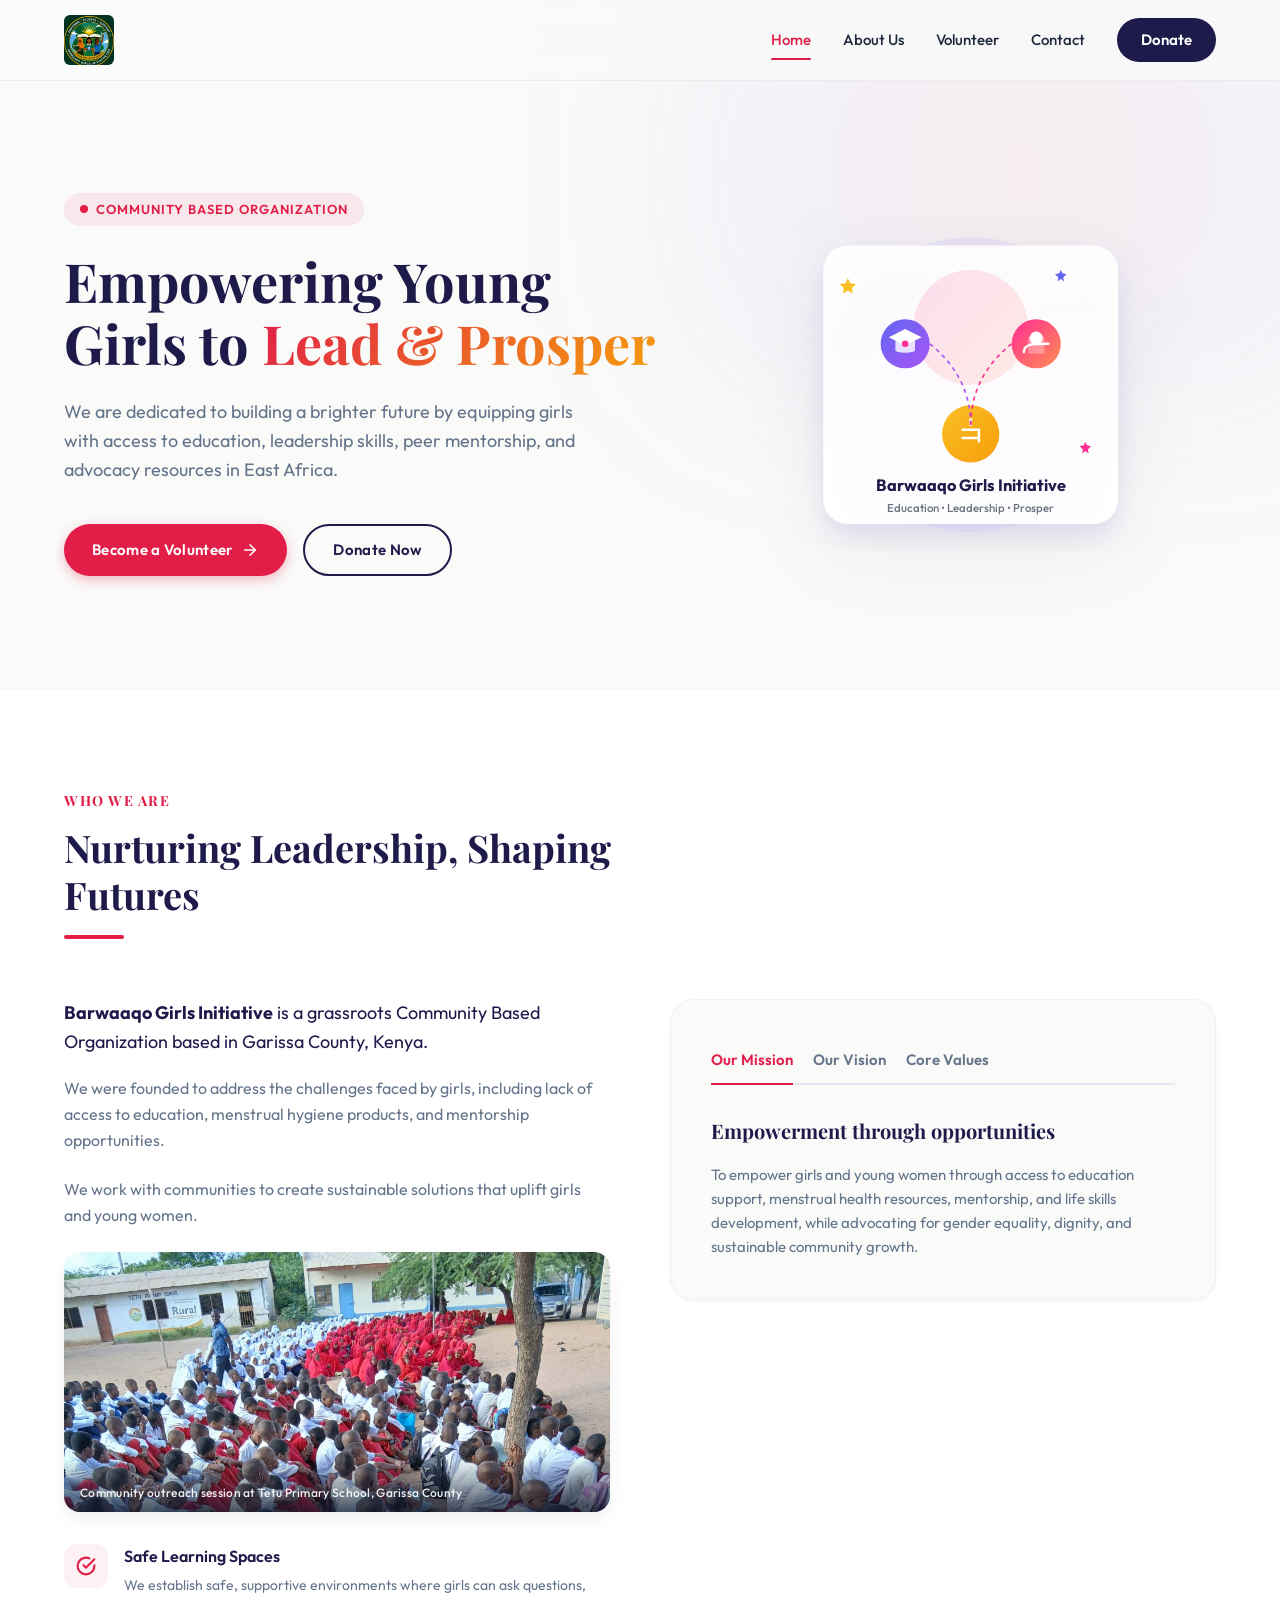
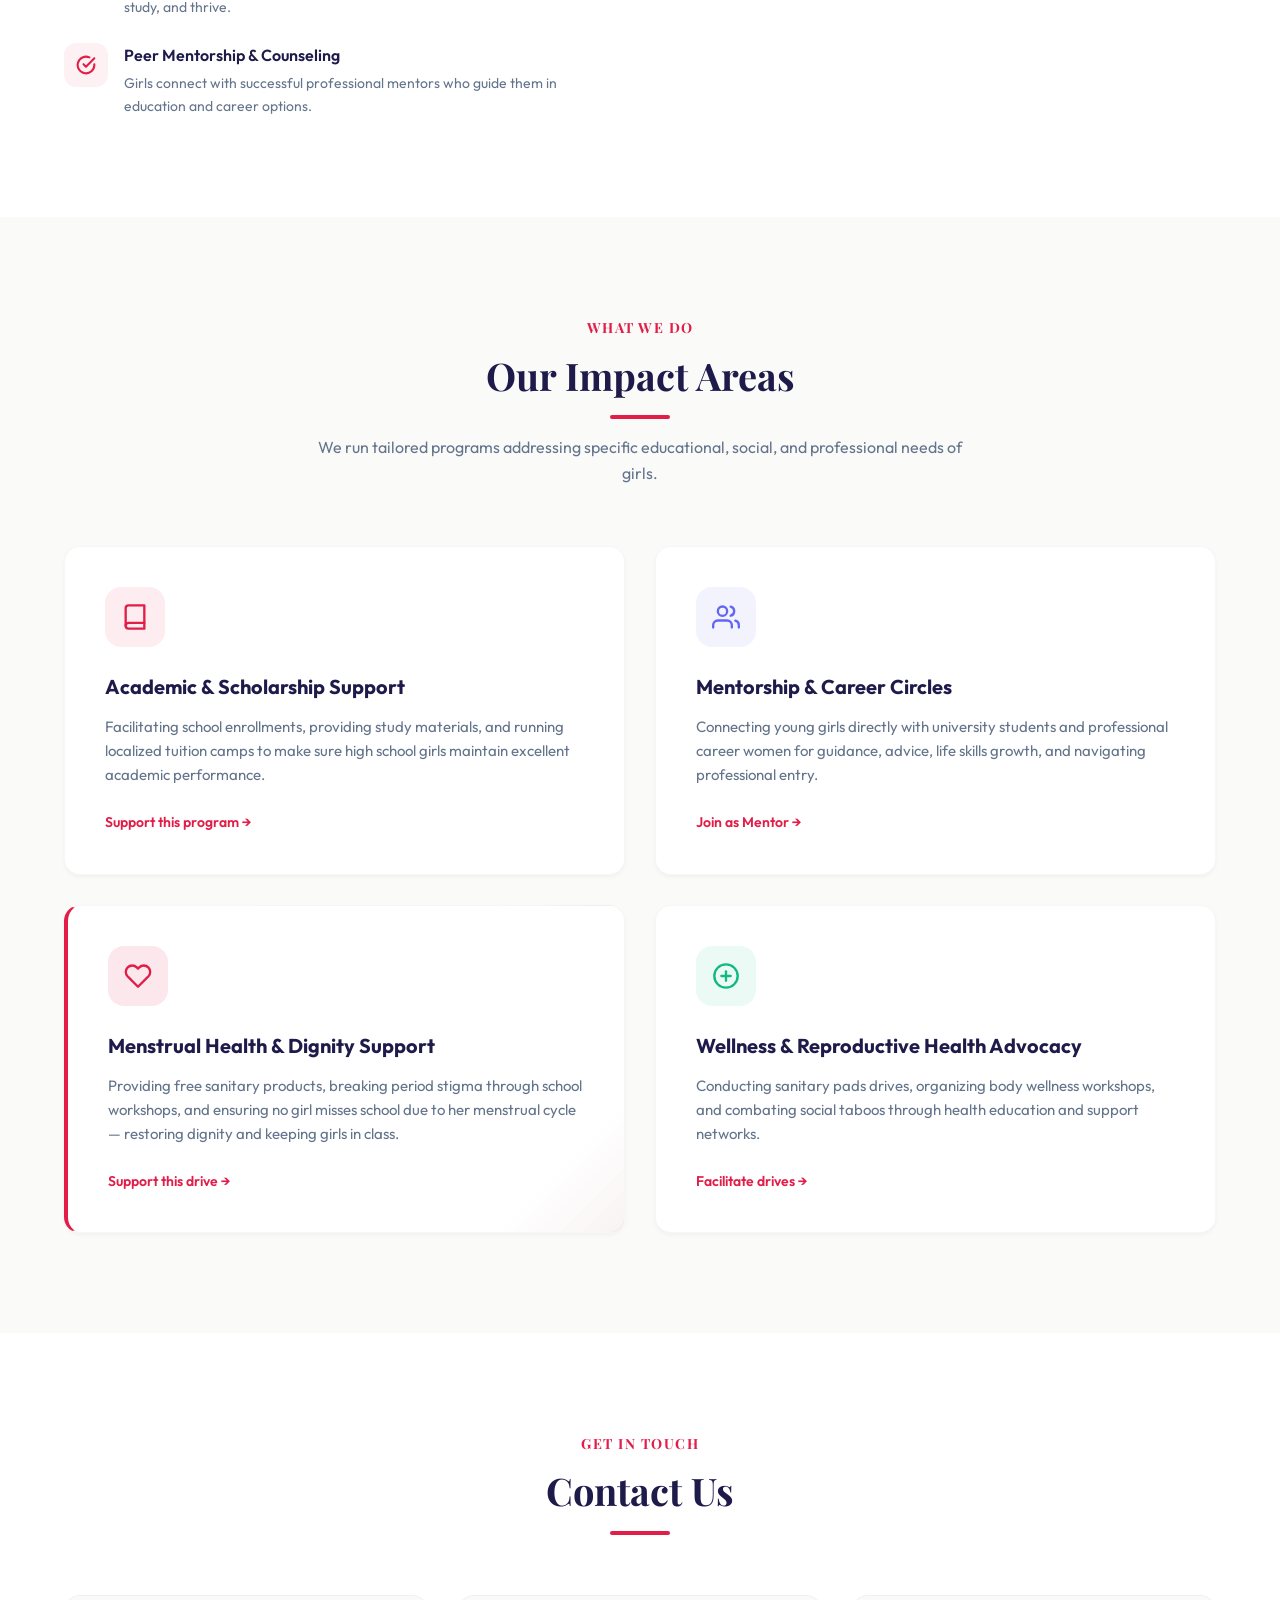
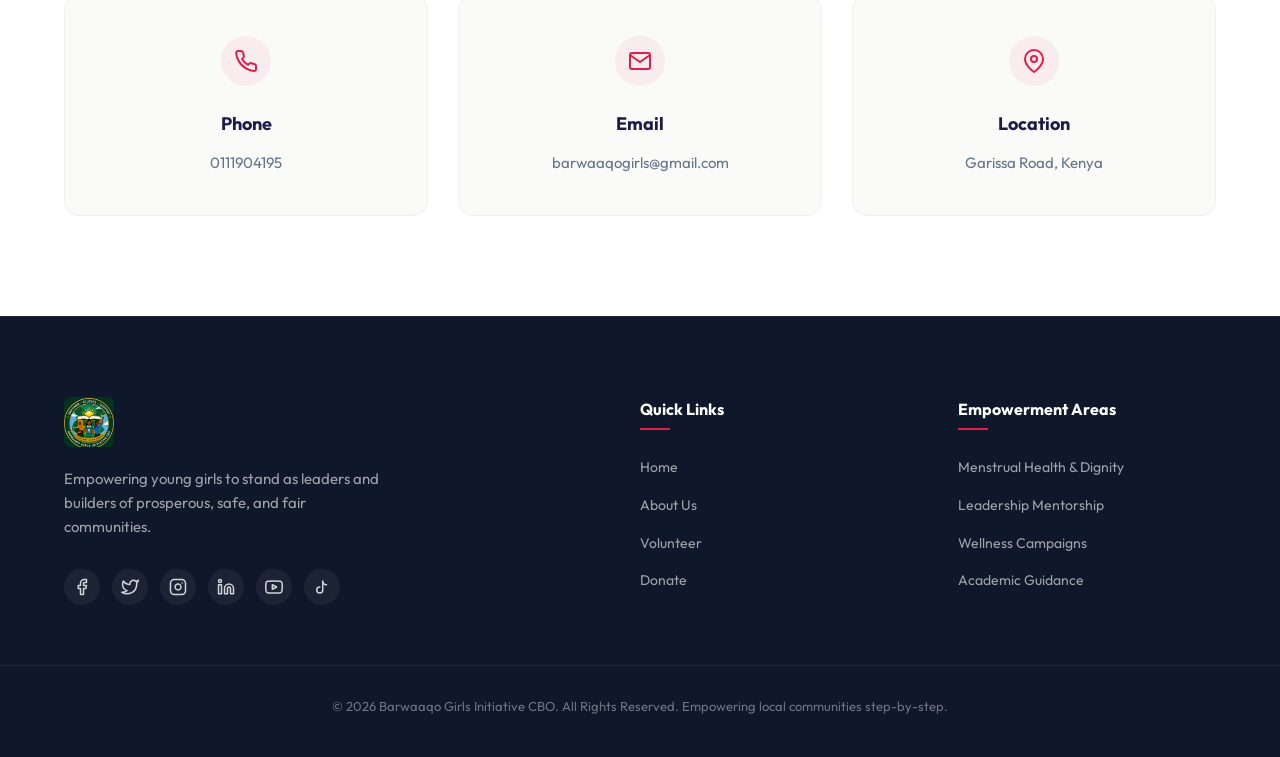
==== commit 0316bfc0: "Update index.html" ====
--- a/index.html
+++ b/index.html
@@ -4,15 +4,49 @@
 <head>
     <meta charset="UTF-8">
     <meta name="viewport" content="width=device-width, initial-scale=1.0">
+
+    <!-- Website Title -->
     <title>Barwaaqo Girls Initiative CBO | Empowering Girls, Inspiring Leaders</title>
+
+    <!-- SEO Description -->
     <meta name="description"
         content="Barwaaqo Girls Initiative is a Community Based Organization (CBO) dedicated to empowering young girls through education, mentorship, life skills, and leadership programs. Join us as a volunteer.">
+
+    <!-- Open Graph / Social Media Preview -->
+    <meta property="og:title"
+        content="Barwaaqo Girls Initiative CBO | Empowering Girls, Inspiring Leaders">
+
+    <meta property="og:description"
+        content="Empowering girls through education, mentorship, leadership, and community development programs in Kenya.">
+
+    <meta property="og:image"
+        content="https://barwaaqocommunity.org/logo.jpeg">
+
+    <meta property="og:url"
+        content="https://barwaaqocommunity.org">
+
+    <meta property="og:type" content="website">
+
+    <!-- Twitter Preview -->
+    <meta name="twitter:card" content="summary_large_image">
+    <meta name="twitter:title"
+        content="Barwaaqo Girls Initiative CBO">
+    <meta name="twitter:description"
+        content="Empowering girls through education, mentorship, and leadership programs.">
+    <meta name="twitter:image"
+        content="https://barwaaqocommunity.org/logo.jpeg">
+
+    <!-- Website Icon -->
+    <link rel="icon" type="image/jpeg" href="logo.jpeg">
+
     <!-- Google Fonts -->
     <link rel="preconnect" href="https://fonts.googleapis.com">
     <link rel="preconnect" href="https://fonts.gstatic.com" crossorigin>
+
     <link
         href="https://fonts.googleapis.com/css2?family=Outfit:wght@300;400;500;600;700;800&family=Playfair+Display:ital,wght@0,400;0,600;0,700;1,400&display=swap"
         rel="stylesheet">
+
     <!-- Core Stylesheet -->
     <link rel="stylesheet" href="styles.css">
 </head>
@@ -411,6 +445,11 @@
                             <polygon points="9.75 15.02 15.5 12 9.75 8.98 9.75 15.02"></polygon>
                         </svg>
                     </a>
+                    <a href="https://www.tiktok.com/@barwaaqogirls?_r=1&_t=ZS-96cYI7YkDMz" target="_blank" rel="noopener" class="social-btn" aria-label="TikTok">
+                      <svg viewBox="0 0 24 24" width="18" height="18" fill="none" stroke="currentColor" stroke-width="2" stroke-linecap="round" stroke-linejoin="round">
+                      <path d="M9 12a4 4 0 1 0 4 4V4a5 5 0 0 0 5 5"></path>
+                   </svg>
+                  </a>
                 </div>
             </div>
 
@@ -474,4 +513,4 @@
     <script src="app.js"></script>
 </body>
 
-</html>+</html>
